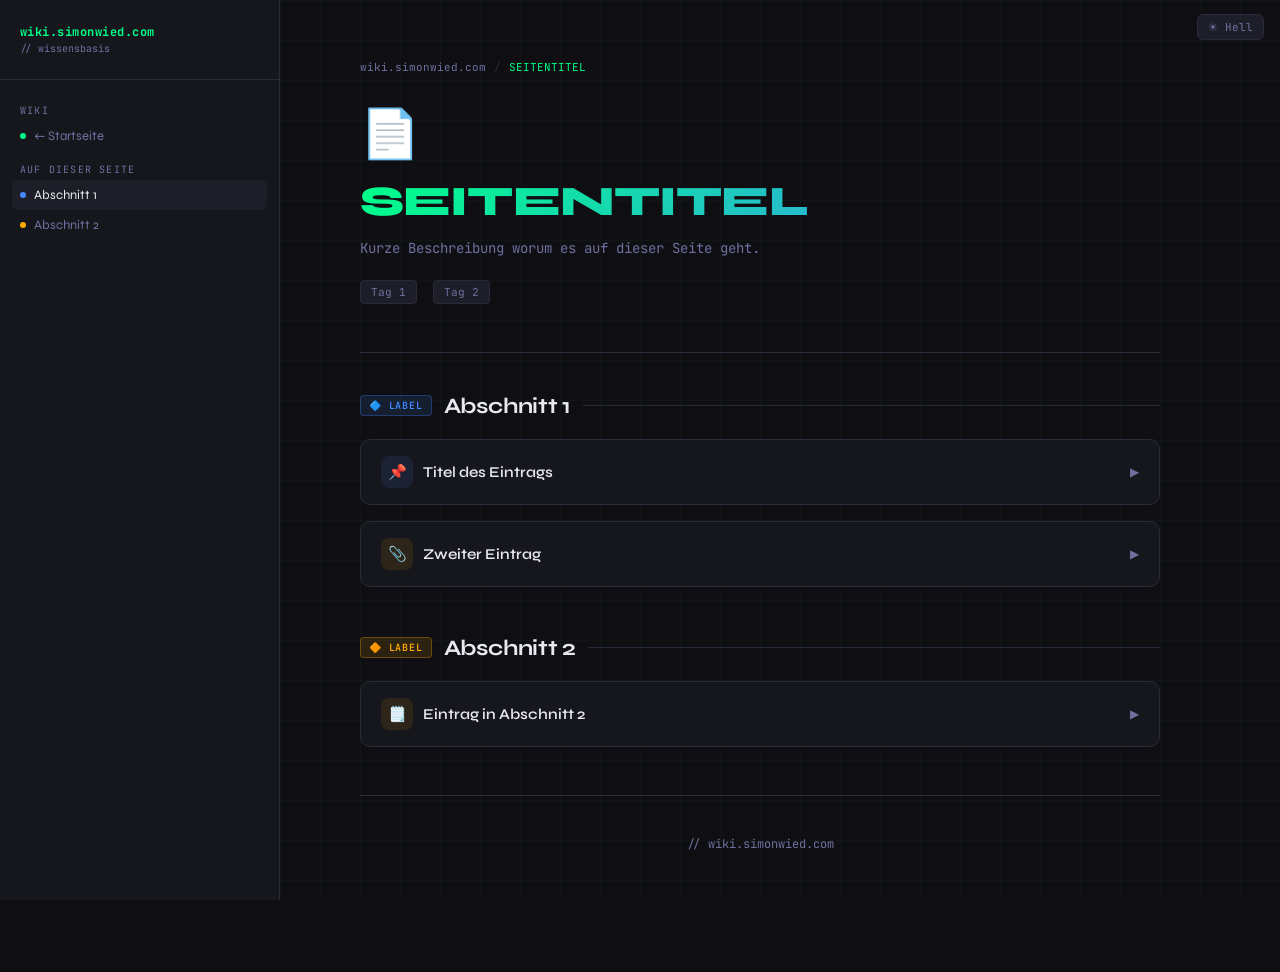
==== _template.html @ 567059bb "FEAT(template): Add template html file with comments for new pages" ====
<!DOCTYPE html>
<html lang="de">
<head>
<meta charset="UTF-8">
<meta name="viewport" content="width=device-width, initial-scale=1.0">
<title>SEITENTITEL – wiki.simonwied.com</title>
<!--
  ANLEITUNG: Neue Seite hinzufügen
  ─────────────────────────────────
  1. Diese Datei kopieren, umbenennen (z.B. "linux.html")
  2. SEITENTITEL oben anpassen
  3. Sidebar: Kategorie und Seitenname eintragen
  4. page-header: Titel + Beschreibung anpassen
  5. Kategorien und Abschnitte befüllen (Beispiele unten)
  6. In index.html einen neuen Eintrag unter der richtigen Kategorie hinzufügen

  In index.html einfach hinzufügen:
  <a href="linux.html" class="card cat-other" data-tags="linux shell bash ...">
    <div class="card-top">
      <span class="card-icon">🐧</span>
      <span class="card-badge" style="background:rgba(68,136,255,0.12);color:#4488ff;border:1px solid rgba(68,136,255,0.3)">LINUX</span>
    </div>
    <div class="card-title">Linux & Shell</div>
    <div class="card-desc">Kurzbeschreibung was drin ist.</div>
    <div class="card-footer">
      <span class="card-tag">Kategorie</span>
      <span class="card-arrow">→</span>
    </div>
  </a>
-->
<link href="https://fonts.googleapis.com/css2?family=JetBrains+Mono:wght@400;600;700&family=Syne:wght@400;600;700;800&display=swap" rel="stylesheet">
<link rel="stylesheet" href="web-hacking.css">
</head>
<body>

<button class="theme-toggle" onclick="toggleTheme()" id="themeBtn">☀ Hell</button>

<div class="layout">
  <nav class="sidebar">
    <div class="sidebar-logo">
      <a href="index.html" style="text-decoration:none">
        <div style="font-family:'JetBrains Mono',monospace;font-size:12px;color:var(--accent);font-weight:700;letter-spacing:0.04em">wiki.simonwied.com</div>
        <div style="font-family:'JetBrains Mono',monospace;font-size:10px;color:var(--muted);margin-top:2px">// wissensbasis</div>
      </a>
    </div>

    <div class="nav-section">
      <div class="nav-section-title">Wiki</div>
      <a href="index.html" class="nav-item">
        <div class="dot" style="background:var(--accent)"></div> ← Startseite
      </a>
    </div>

    <!-- Abschnitte dieser Seite — für jeden <div class="category"> einen Eintrag -->
    <div class="nav-section" style="margin-top:4px">
      <div class="nav-section-title">Auf dieser Seite</div>
      <a href="#abschnitt1" class="nav-item active">
        <div class="dot" style="background:#4488ff"></div> Abschnitt 1
      </a>
      <a href="#abschnitt2" class="nav-item">
        <div class="dot" style="background:#ffaa00"></div> Abschnitt 2
      </a>
    </div>
  </nav>

  <main class="main">
    <!-- Breadcrumb -->
    <div style="font-family:'JetBrains Mono',monospace;font-size:11px;color:var(--muted);margin-bottom:32px;display:flex;align-items:center;gap:8px">
      <a href="index.html" style="color:var(--muted);text-decoration:none" onmouseover="this.style.color='var(--accent)'" onmouseout="this.style.color='var(--muted)'">wiki.simonwied.com</a>
      <span style="color:var(--border)">/</span>
      <span style="color:var(--accent)">SEITENTITEL</span>
    </div>

    <!-- Seitenheader -->
    <div class="page-header" id="intro">
      <span class="page-emoji">📄</span>
      <h1 class="page-title">SEITENTITEL</h1>
      <p class="page-subtitle">Kurze Beschreibung worum es auf dieser Seite geht.</p>
      <div class="page-meta">
        <span class="tag">Tag 1</span>
        <span class="tag">Tag 2</span>
      </div>
    </div>

    <!-- Optionaler Hinweis-Block -->
    <!--
    <div class="callout">
      <span class="callout-icon">ℹ️</span>
      <div>Hier kommt ein wichtiger Hinweis hin.</div>
    </div>
    -->

    <div class="divider"></div>

    <!-- ══════════════════════════════════════════
         KATEGORIE 1
         id muss mit dem Sidebar-Link übereinstimmen
    ══════════════════════════════════════════ -->
    <div class="category" id="abschnitt1">
      <div class="category-header">
        <span class="category-badge" style="background:rgba(68,136,255,0.12);color:#4488ff;border:1px solid rgba(68,136,255,0.3)">🔷 Label</span>
        <h2 class="cat-title">Abschnitt 1</h2>
        <div class="cat-line"></div>
      </div>

      <!-- Eintrag (aufklappbar) -->
      <div class="subcategory">
        <div class="sub-header" onclick="toggle(this)">
          <div class="sub-icon" style="background:rgba(68,136,255,0.1)">📌</div>
          <span class="sub-title">Titel des Eintrags</span>
          <span class="sub-arrow">▶</span>
        </div>
        <div class="sub-content">
          <!-- Schwierigkeitsgrad / Wichtigkeit (optional) -->
          <!-- <span class="severity sev-high">● HIGH</span> -->

          <p class="sub-desc">
            Erklärender Text. Was ist das, warum ist es wichtig?
          </p>

          <!-- Code-Block (optional) -->
          <div class="code-block">
            <div class="code-header">
              <span class="code-lang">bash · Beispiel</span>
              <div class="code-dots"><span></span><span></span><span></span></div>
            </div>
            <pre><span class="hl-comment"># Kommentar</span>
<span class="hl-func">befehl</span> --option <span class="hl-str">wert</span>

<span class="hl-comment"># Ergebnis:</span>
<span class="hl-good">Erfolgreiche Ausgabe hier</span>
<span class="hl-danger">Gefährliche Ausgabe hier</span></pre>
          </div>

          <!-- Stichpunkte / Notizen (optional) -->
          <div class="defense-block">
            <h4>📝 Notizen</h4>
            <ul>
              <li>Wichtiger Punkt 1</li>
              <li>Wichtiger Punkt 2</li>
              <li>Wichtiger Punkt 3</li>
            </ul>
          </div>
        </div>
      </div>

      <!-- Weiterer Eintrag — einfach kopieren -->
      <div class="subcategory">
        <div class="sub-header" onclick="toggle(this)">
          <div class="sub-icon" style="background:rgba(255,170,0,0.1)">📎</div>
          <span class="sub-title">Zweiter Eintrag</span>
          <span class="sub-arrow">▶</span>
        </div>
        <div class="sub-content">
          <p class="sub-desc">Beschreibung des zweiten Eintrags.</p>

          <!-- Tabelle (optional) -->
          <table class="info-table">
            <tr><th>Spalte A</th><th>Spalte B</th><th>Spalte C</th></tr>
            <tr><td>Wert 1</td><td>Wert 2</td><td>Wert 3</td></tr>
            <tr><td>Wert 4</td><td>Wert 5</td><td>Wert 6</td></tr>
          </table>
        </div>
      </div>
    </div>

    <!-- ══════════════════════════════════════════
         KATEGORIE 2 — einfach die ganze category-div kopieren
    ══════════════════════════════════════════ -->
    <div class="category" id="abschnitt2">
      <div class="category-header">
        <span class="category-badge" style="background:rgba(255,170,0,0.12);color:#ffaa00;border:1px solid rgba(255,170,0,0.3)">🔶 Label</span>
        <h2 class="cat-title">Abschnitt 2</h2>
        <div class="cat-line"></div>
      </div>

      <div class="subcategory">
        <div class="sub-header" onclick="toggle(this)">
          <div class="sub-icon" style="background:rgba(255,170,0,0.1)">🗒️</div>
          <span class="sub-title">Eintrag in Abschnitt 2</span>
          <span class="sub-arrow">▶</span>
        </div>
        <div class="sub-content">
          <p class="sub-desc">Inhalt hier.</p>
        </div>
      </div>
    </div>

    <div class="divider"></div>
    <p style="font-family:'JetBrains Mono',monospace;font-size:12px;color:var(--muted);text-align:center;padding-bottom:60px">
      // wiki.simonwied.com
    </p>
  </main>
</div>

<script>
function toggle(header) {
  const arrow = header.querySelector('.sub-arrow');
  const content = header.nextElementSibling;
  arrow.classList.toggle('open');
  content.classList.toggle('open');
}

// Smooth scroll + aktive Nav-Markierung
document.querySelectorAll('a[href^="#"]').forEach(a => {
  a.addEventListener('click', e => {
    e.preventDefault();
    document.querySelector(a.getAttribute('href'))?.scrollIntoView({ behavior: 'smooth' });
    document.querySelectorAll('.nav-item').forEach(i => i.classList.remove('active'));
    a.classList.add('active');
  });
});

// Ersten Eintrag jeder Kategorie standardmäßig öffnen
document.querySelectorAll('.subcategory:first-of-type .sub-header').forEach(h => toggle(h));

// Theme toggle
function toggleTheme() {
  const isLight = document.documentElement.getAttribute('data-theme') === 'light';
  const next = isLight ? 'dark' : 'light';
  document.documentElement.setAttribute('data-theme', next);
  document.getElementById('themeBtn').textContent = next === 'light' ? '☾ Dunkel' : '☀ Hell';
  localStorage.setItem('theme', next);
}
(function() {
  const saved = localStorage.getItem('theme') || 'dark';
  document.documentElement.setAttribute('data-theme', saved);
  document.addEventListener('DOMContentLoaded', () => {
    document.getElementById('themeBtn').textContent = saved === 'light' ? '☾ Dunkel' : '☀ Hell';
  });
})();
</script>
</body>
</html>
---- web-hacking.css ----
/*
  web-hacking.css
  Ausgelagertes CSS von web-hacking.html
*/
:root {
  --bg: #0f0f13;
  --surface: #16161d;
  --surface2: #1e1e28;
  --border: #2a2a3a;
  --accent: #00ff88;
  --accent2: #ff4466;
  --accent3: #4488ff;
  --accent4: #ffaa00;
  --text: #e8e8f0;
  --muted: #7070a0;
  --code-bg: #0a0a12;
}

[data-theme="light"] {
  --bg: #f2f2f6;
  --surface: #ffffff;
  --surface2: #e8e8f0;
  --border: #d0d0e0;
  --accent: #009955;
  --accent2: #dd2244;
  --accent3: #2255cc;
  --accent4: #bb7700;
  --text: #1a1a2a;
  --muted: #666680;
  --code-bg: #1e1e2e;
}

/* In light mode, the grid overlay is too prominent */
[data-theme="light"] body::before {
  background-image:
    linear-gradient(rgba(0,0,0,0.04) 1px, transparent 1px),
    linear-gradient(90deg, rgba(0,0,0,0.04) 1px, transparent 1px);
}

/* Theme toggle button */
.theme-toggle {
  position: fixed;
  top: 14px;
  right: 16px;
  z-index: 100;
  background: var(--surface2);
  border: 1px solid var(--border);
  border-radius: 6px;
  padding: 5px 10px;
  font-family: 'JetBrains Mono', monospace;
  font-size: 11px;
  color: var(--muted);
  cursor: pointer;
  transition: color 0.15s, border-color 0.15s;
  user-select: none;
}
.theme-toggle:hover { color: var(--text); border-color: var(--muted); }

* { margin: 0; padding: 0; box-sizing: border-box; }

body {
  background: var(--bg);
  color: var(--text);
  font-family: 'Syne', sans-serif;
  min-height: 100vh;
  overflow-x: hidden;
}

body::before {
  content: '';
  position: fixed;
  inset: 0;
  background-image:
    linear-gradient(rgba(0,255,136,0.03) 1px, transparent 1px),
    linear-gradient(90deg, rgba(0,255,136,0.03) 1px, transparent 1px);
  background-size: 40px 40px;
  pointer-events: none;
  z-index: 0;
}

.layout {
  display: flex;
  min-height: 100vh;
  position: relative;
  z-index: 1;
}

.sidebar {
  width: 280px;
  min-height: 100vh;
  background: var(--surface);
  border-right: 1px solid var(--border);
  padding: 24px 0;
  position: sticky;
  top: 0;
  height: 100vh;
  overflow-y: auto;
  flex-shrink: 0;
}

.sidebar-logo {
  padding: 0 20px 24px;
  border-bottom: 1px solid var(--border);
  margin-bottom: 16px;
}

.sidebar-logo .logo-icon {
  font-size: 24px;
  margin-bottom: 6px;
}

.sidebar-logo h2 {
  font-family: 'JetBrains Mono', monospace;
  font-size: 14px;
  color: var(--accent);
  font-weight: 700;
  letter-spacing: 0.05em;
}

.sidebar-logo p {
  font-size: 11px;
  color: var(--muted);
  font-family: 'JetBrains Mono', monospace;
  margin-top: 2px;
}

.nav-section {
  padding: 0 12px;
  margin-bottom: 4px;
}

.nav-section-title {
  font-size: 10px;
  font-family: 'JetBrains Mono', monospace;
  color: var(--muted);
  letter-spacing: 0.12em;
  text-transform: uppercase;
  padding: 8px 8px 4px;
}

.nav-item {
  display: flex;
  align-items: center;
  gap: 8px;
  padding: 7px 8px;
  border-radius: 6px;
  cursor: pointer;
  font-size: 13px;
  color: var(--muted);
  transition: all 0.15s;
  text-decoration: none;
}

.nav-item:hover, .nav-item.active {
  background: var(--surface2);
  color: var(--text);
}

.nav-item .dot {
  width: 6px; height: 6px;
  border-radius: 50%;
  flex-shrink: 0;
}

.main {
  flex: 1;
  padding: 60px 80px;
  max-width: 960px;
}

.page-header {
  margin-bottom: 48px;
  animation: fadeInUp 0.6s ease both;
}

.page-emoji { font-size: 48px; margin-bottom: 16px; display: block; }

.page-title {
  font-size: 42px;
  font-weight: 800;
  letter-spacing: -0.02em;
  line-height: 1.1;
  background: linear-gradient(135deg, var(--accent), var(--accent3));
  -webkit-background-clip: text;
  -webkit-text-fill-color: transparent;
  background-clip: text;
  margin-bottom: 12px;
}

.page-subtitle {
  font-family: 'JetBrains Mono', monospace;
  font-size: 14px;
  color: var(--muted);
  line-height: 1.6;
}

.page-meta {
  display: flex;
  gap: 16px;
  margin-top: 20px;
  flex-wrap: wrap;
}

.tag {
  font-family: 'JetBrains Mono', monospace;
  font-size: 11px;
  padding: 4px 10px;
  border-radius: 4px;
  background: var(--surface2);
  border: 1px solid var(--border);
  color: var(--muted);
}

.tag.green { border-color: rgba(0,255,136,0.3); color: var(--accent); background: rgba(0,255,136,0.07); }
.tag.red { border-color: rgba(255,68,102,0.3); color: var(--accent2); background: rgba(255,68,102,0.07); }
.tag.blue { border-color: rgba(68,136,255,0.3); color: var(--accent3); background: rgba(68,136,255,0.07); }

.divider {
  height: 1px;
  background: var(--border);
  margin: 40px 0;
}

.callout {
  display: flex;
  gap: 14px;
  padding: 16px 20px;
  background: var(--surface2);
  border: 1px solid var(--border);
  border-left: 3px solid var(--accent);
  border-radius: 8px;
  margin-bottom: 32px;
  font-size: 14px;
  line-height: 1.6;
  color: #b0b0d0;
}

.callout-icon { font-size: 18px; flex-shrink: 0; margin-top: 1px; }

.category {
  margin-bottom: 48px;
  animation: fadeInUp 0.5s ease both;
}

.category-header {
  display: flex;
  align-items: center;
  gap: 12px;
  margin-bottom: 20px;
  cursor: pointer;
}

.category-badge {
  font-family: 'JetBrains Mono', monospace;
  font-size: 10px;
  padding: 3px 8px;
  border-radius: 4px;
  font-weight: 600;
  letter-spacing: 0.08em;
  text-transform: uppercase;
}

.cat-title {
  font-size: 22px;
  font-weight: 700;
  letter-spacing: -0.01em;
}

.cat-line {
  flex: 1;
  height: 1px;
  background: var(--border);
}

.subcategory {
  background: var(--surface);
  border: 1px solid var(--border);
  border-radius: 10px;
  margin-bottom: 16px;
  overflow: hidden;
  transition: border-color 0.2s;
}

.subcategory:hover { border-color: rgba(255,255,255,0.15); }

.sub-header {
  display: flex;
  align-items: center;
  gap: 10px;
  padding: 16px 20px;
  cursor: pointer;
  user-select: none;
}

.sub-header:hover { background: rgba(255,255,255,0.02); }

.sub-icon {
  width: 32px; height: 32px;
  border-radius: 8px;
  display: flex;
  align-items: center;
  justify-content: center;
  font-size: 15px;
  flex-shrink: 0;
}

.sub-title {
  font-size: 15px;
  font-weight: 600;
  flex: 1;
}

.sub-arrow {
  font-size: 12px;
  color: var(--muted);
  transition: transform 0.2s;
}

.sub-arrow.open { transform: rotate(90deg); }

.sub-content {
  padding: 0 20px 20px;
  display: none;
}

.sub-content.open { display: block; }

.sub-desc {
  font-size: 14px;
  line-height: 1.7;
  color: #b0b0cc;
  margin-bottom: 16px;
}

.how-it-works {
  margin-bottom: 16px;
}

.how-it-works h4 {
  font-family: 'JetBrains Mono', monospace;
  font-size: 11px;
  color: var(--muted);
  text-transform: uppercase;
  letter-spacing: 0.1em;
  margin-bottom: 10px;
}

.steps {
  display: flex;
  flex-direction: column;
  gap: 6px;
}

.step {
  display: flex;
  gap: 10px;
  align-items: flex-start;
  font-size: 13px;
  color: #a0a0c0;
  line-height: 1.5;
}

.step-num {
  font-family: 'JetBrains Mono', monospace;
  font-size: 11px;
  color: var(--muted);
  width: 20px;
  flex-shrink: 0;
  padding-top: 1px;
}

.code-block {
  background: var(--code-bg);
  border: 1px solid var(--border);
  border-radius: 8px;
  overflow: hidden;
  margin-bottom: 14px;
}

.code-header {
  display: flex;
  align-items: center;
  justify-content: space-between;
  padding: 8px 14px;
  background: rgba(255,255,255,0.03);
  border-bottom: 1px solid var(--border);
}

.code-lang {
  font-family: 'JetBrains Mono', monospace;
  font-size: 10px;
  color: var(--muted);
  text-transform: uppercase;
  letter-spacing: 0.08em;
}

.code-dots { display: flex; gap: 5px; }
.code-dots span {
  width: 8px; height: 8px;
  border-radius: 50%;
  background: var(--border);
}

pre {
  font-family: 'JetBrains Mono', monospace;
  font-size: 12.5px;
  padding: 14px 16px;
  overflow-x: auto;
  line-height: 1.7;
  color: #c0c0e0;
}

.hl-key { color: #ff79c6; }
.hl-str { color: #f1fa8c; }
.hl-comment { color: #6272a4; font-style: italic; }
.hl-func { color: #50fa7b; }
.hl-var { color: #8be9fd; }
.hl-num { color: #bd93f9; }
.hl-danger { color: var(--accent2); font-weight: 600; }
.hl-good { color: var(--accent); }

.severity {
  display: inline-flex;
  align-items: center;
  gap: 5px;
  font-family: 'JetBrains Mono', monospace;
  font-size: 10px;
  padding: 3px 8px;
  border-radius: 4px;
  font-weight: 600;
  margin-bottom: 12px;
}

.sev-critical { background: rgba(255,68,102,0.15); color: var(--accent2); border: 1px solid rgba(255,68,102,0.3); }
.sev-high { background: rgba(255,170,0,0.15); color: var(--accent4); border: 1px solid rgba(255,170,0,0.3); }
.sev-medium { background: rgba(68,136,255,0.15); color: var(--accent3); border: 1px solid rgba(68,136,255,0.3); }

.defense-block {
  background: rgba(0,255,136,0.04);
  border: 1px solid rgba(0,255,136,0.15);
  border-radius: 8px;
  padding: 12px 16px;
  margin-top: 12px;
}

.defense-block h4 {
  font-family: 'JetBrains Mono', monospace;
  font-size: 11px;
  color: var(--accent);
  text-transform: uppercase;
  letter-spacing: 0.08em;
  margin-bottom: 8px;
}

.defense-block ul {
  list-style: none;
  display: flex;
  flex-direction: column;
  gap: 5px;
}

.defense-block ul li {
  font-size: 13px;
  color: #90c0a0;
  display: flex;
  gap: 8px;
}

.defense-block ul li::before {
  content: '✓';
  color: var(--accent);
  font-weight: 700;
  flex-shrink: 0;
}

.info-table {
  width: 100%;
  border-collapse: collapse;
  font-size: 13px;
  margin-bottom: 14px;
}

.info-table th {
  font-family: 'JetBrains Mono', monospace;
  font-size: 10px;
  text-transform: uppercase;
  letter-spacing: 0.08em;
  color: var(--muted);
  padding: 8px 12px;
  text-align: left;
  border-bottom: 1px solid var(--border);
}

.info-table td {
  padding: 8px 12px;
  border-bottom: 1px solid rgba(255,255,255,0.04);
  color: #b0b0cc;
  vertical-align: top;
  line-height: 1.5;
}

.info-table tr:last-child td { border-bottom: none; }

@keyframes fadeInUp {
  from { opacity: 0; transform: translateY(16px); }
  to { opacity: 1; transform: translateY(0); }
}

.progress-section {
  margin-bottom: 32px;
  padding: 20px;
  background: var(--surface);
  border: 1px solid var(--border);
  border-radius: 10px;
}

.progress-label {
  display: flex;
  justify-content: space-between;
  font-family: 'JetBrains Mono', monospace;
  font-size: 11px;
  color: var(--muted);
  margin-bottom: 8px;
}

.progress-bar {
  height: 4px;
  background: var(--border);
  border-radius: 2px;
  overflow: hidden;
  margin-bottom: 12px;
}

.progress-fill {
  height: 100%;
  border-radius: 2px;
  background: linear-gradient(90deg, var(--accent), var(--accent3));
  transition: width 1s ease;
  width: 0%;
}

.topics-grid {
  display: grid;
  grid-template-columns: repeat(auto-fill, minmax(140px, 1fr));
  gap: 8px;
}

.topic-chip {
  font-family: 'JetBrains Mono', monospace;
  font-size: 11px;
  padding: 6px 10px;
  background: var(--surface2);
  border: 1px solid var(--border);
  border-radius: 6px;
  color: var(--muted);
  cursor: pointer;
  transition: all 0.15s;
  text-align: center;
}

.topic-chip:hover { border-color: var(--accent); color: var(--accent); }

::-webkit-scrollbar { width: 6px; height: 6px; }
::-webkit-scrollbar-track { background: transparent; }
::-webkit-scrollbar-thumb { background: var(--border); border-radius: 3px; }

@media (max-width: 900px) {
  .sidebar { display: none; }
  .main { padding: 32px 24px; }
  .page-title { font-size: 28px; }
}
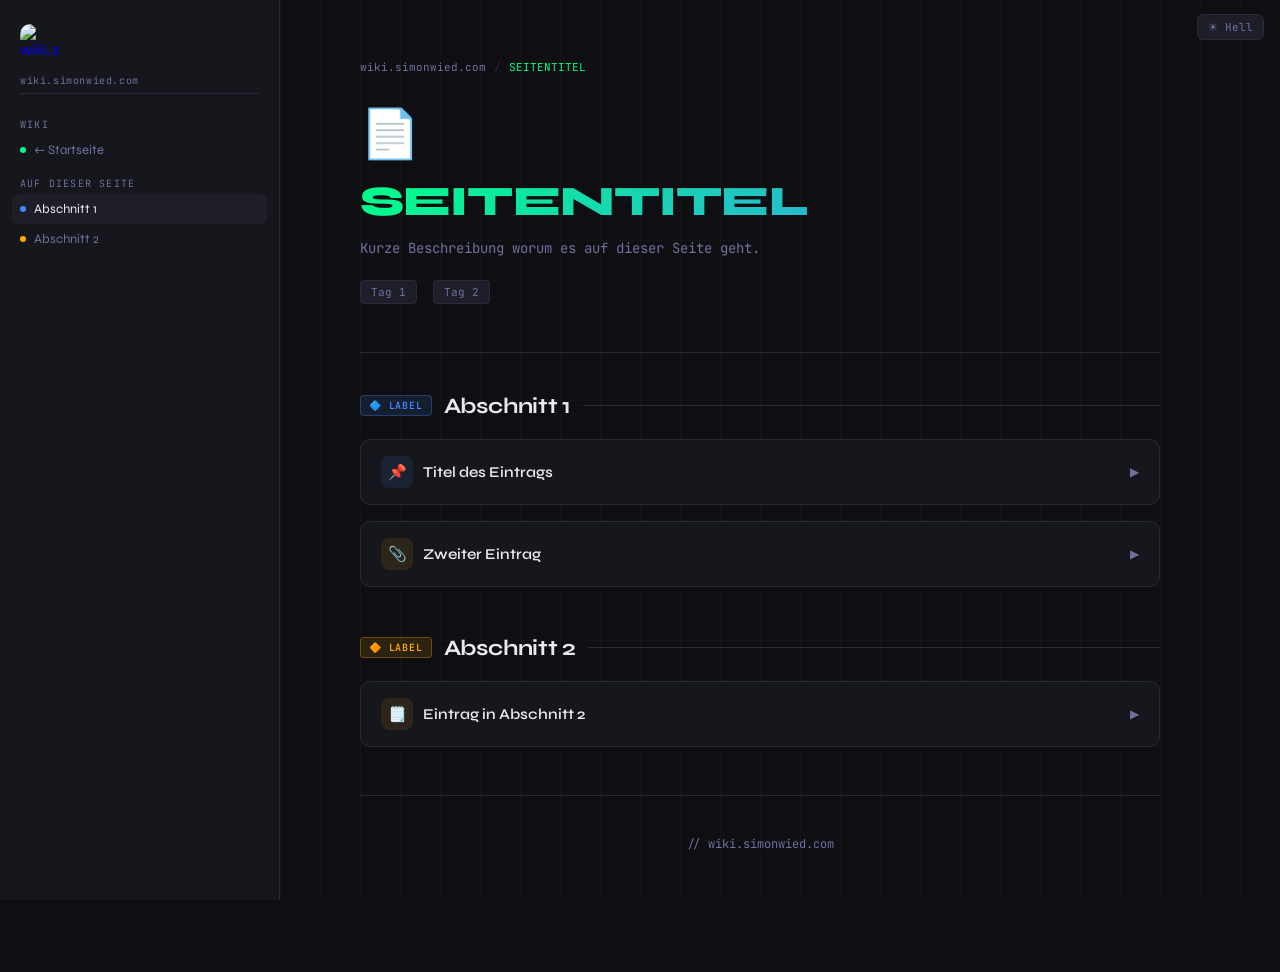
==== commit a0091412: "FEAT(logo): Added the logo on top of nav bar and redesigned the area around it" ====
--- a/_template.html
+++ b/_template.html
@@ -30,17 +30,22 @@
 -->
 <link href="https://fonts.googleapis.com/css2?family=JetBrains+Mono:wght@400;600;700&family=Syne:wght@400;600;700;800&display=swap" rel="stylesheet">
 <link rel="stylesheet" href="web-hacking.css">
+<!-- ANPASSEN: JS-Datei entsprechend der Seite benennen -->
+<script src="web-hacking.js" defer></script>
+<link rel="icon" type="image/svg+xml" href="favicon.svg">
+<link rel="icon" type="image/png" href="favicon.png">
+<link rel="shortcut icon" href="favicon.ico">
 </head>
 <body>
 
-<button class="theme-toggle" onclick="toggleTheme()" id="themeBtn">☀ Hell</button>
+<button class="theme-toggle" id="themeBtn">☀ Hell</button>
 
 <div class="layout">
   <nav class="sidebar">
     <div class="sidebar-logo">
       <a href="index.html" style="text-decoration:none">
-        <div style="font-family:'JetBrains Mono',monospace;font-size:12px;color:var(--accent);font-weight:700;letter-spacing:0.04em">wiki.simonwied.com</div>
-        <div style="font-family:'JetBrains Mono',monospace;font-size:10px;color:var(--muted);margin-top:2px">// wissensbasis</div>
+        <img src="favicon.svg" class="logo-img" alt="wiki.simonwied.com logo">
+        <div class="logo-text">wiki.simonwied.com</div>
       </a>
     </div>
 
@@ -105,7 +110,7 @@
 
       <!-- Eintrag (aufklappbar) -->
       <div class="subcategory">
-        <div class="sub-header" onclick="toggle(this)">
+        <div class="sub-header">
           <div class="sub-icon" style="background:rgba(68,136,255,0.1)">📌</div>
           <span class="sub-title">Titel des Eintrags</span>
           <span class="sub-arrow">▶</span>
@@ -146,7 +151,7 @@
 
       <!-- Weiterer Eintrag — einfach kopieren -->
       <div class="subcategory">
-        <div class="sub-header" onclick="toggle(this)">
+        <div class="sub-header">
           <div class="sub-icon" style="background:rgba(255,170,0,0.1)">📎</div>
           <span class="sub-title">Zweiter Eintrag</span>
           <span class="sub-arrow">▶</span>
@@ -175,7 +180,7 @@
       </div>
 
       <div class="subcategory">
-        <div class="sub-header" onclick="toggle(this)">
+        <div class="sub-header">
           <div class="sub-icon" style="background:rgba(255,170,0,0.1)">🗒️</div>
           <span class="sub-title">Eintrag in Abschnitt 2</span>
           <span class="sub-arrow">▶</span>
@@ -193,42 +198,5 @@
   </main>
 </div>
 
-<script>
-function toggle(header) {
-  const arrow = header.querySelector('.sub-arrow');
-  const content = header.nextElementSibling;
-  arrow.classList.toggle('open');
-  content.classList.toggle('open');
-}
-
-// Smooth scroll + aktive Nav-Markierung
-document.querySelectorAll('a[href^="#"]').forEach(a => {
-  a.addEventListener('click', e => {
-    e.preventDefault();
-    document.querySelector(a.getAttribute('href'))?.scrollIntoView({ behavior: 'smooth' });
-    document.querySelectorAll('.nav-item').forEach(i => i.classList.remove('active'));
-    a.classList.add('active');
-  });
-});
-
-// Ersten Eintrag jeder Kategorie standardmäßig öffnen
-document.querySelectorAll('.subcategory:first-of-type .sub-header').forEach(h => toggle(h));
-
-// Theme toggle
-function toggleTheme() {
-  const isLight = document.documentElement.getAttribute('data-theme') === 'light';
-  const next = isLight ? 'dark' : 'light';
-  document.documentElement.setAttribute('data-theme', next);
-  document.getElementById('themeBtn').textContent = next === 'light' ? '☾ Dunkel' : '☀ Hell';
-  localStorage.setItem('theme', next);
-}
-(function() {
-  const saved = localStorage.getItem('theme') || 'dark';
-  document.documentElement.setAttribute('data-theme', saved);
-  document.addEventListener('DOMContentLoaded', () => {
-    document.getElementById('themeBtn').textContent = saved === 'light' ? '☾ Dunkel' : '☀ Hell';
-  });
-})();
-</script>
 </body>
 </html>
--- a/web-hacking.css
+++ b/web-hacking.css
@@ -99,14 +99,33 @@
 }
 
 .sidebar-logo {
-  padding: 0 20px 24px;
-  border-bottom: 1px solid var(--border);
+  padding: 0 20px;
   margin-bottom: 16px;
 }
 
 .sidebar-logo .logo-icon {
   font-size: 24px;
   margin-bottom: 6px;
+}
+
+.sidebar-logo .logo-img {
+  width: 40px;
+  height: 40px;
+  border-radius: 10px;
+  display: block;
+  margin-bottom: 10px;
+}
+
+.sidebar-logo .logo-text {
+  font-family: 'JetBrains Mono', monospace;
+  font-size: 10px;
+  color: var(--muted);
+  font-weight: 400;
+  letter-spacing: 0.06em;
+  padding-bottom: 6px;
+  border-bottom: 1px solid var(--border);
+  text-decoration: none;
+  display: block;
 }
 
 .sidebar-logo h2 {
@@ -364,9 +383,10 @@
   font-family: 'JetBrains Mono', monospace;
   font-size: 11px;
   color: var(--muted);
-  width: 20px;
+  min-width: 20px;
   flex-shrink: 0;
   padding-top: 1px;
+  white-space: nowrap;
 }
 
 .code-block {
@@ -408,6 +428,10 @@
   overflow-x: auto;
   line-height: 1.7;
   color: #c0c0e0;
+  background: var(--code-bg);
+  border: 1px solid var(--border);
+  border-radius: 8px;
+  margin-bottom: 14px;
 }
 
 .hl-key { color: #ff79c6; }
@@ -506,63 +530,32 @@
   to { opacity: 1; transform: translateY(0); }
 }
 
-.progress-section {
-  margin-bottom: 32px;
-  padding: 20px;
-  background: var(--surface);
-  border: 1px solid var(--border);
-  border-radius: 10px;
-}
-
-.progress-label {
-  display: flex;
-  justify-content: space-between;
-  font-family: 'JetBrains Mono', monospace;
-  font-size: 11px;
-  color: var(--muted);
-  margin-bottom: 8px;
-}
-
-.progress-bar {
-  height: 4px;
-  background: var(--border);
-  border-radius: 2px;
-  overflow: hidden;
-  margin-bottom: 12px;
-}
-
-.progress-fill {
-  height: 100%;
-  border-radius: 2px;
-  background: linear-gradient(90deg, var(--accent), var(--accent3));
-  transition: width 1s ease;
-  width: 0%;
-}
-
-.topics-grid {
-  display: grid;
-  grid-template-columns: repeat(auto-fill, minmax(140px, 1fr));
-  gap: 8px;
-}
-
-.topic-chip {
-  font-family: 'JetBrains Mono', monospace;
-  font-size: 11px;
-  padding: 6px 10px;
-  background: var(--surface2);
-  border: 1px solid var(--border);
-  border-radius: 6px;
-  color: var(--muted);
-  cursor: pointer;
-  transition: all 0.15s;
-  text-align: center;
-}
-
-.topic-chip:hover { border-color: var(--accent); color: var(--accent); }
-
 ::-webkit-scrollbar { width: 6px; height: 6px; }
 ::-webkit-scrollbar-track { background: transparent; }
 ::-webkit-scrollbar-thumb { background: var(--border); border-radius: 3px; }
+
+/* ─── Breadcrumb ─────────────────────────────────────────── */
+.breadcrumb {
+  font-family: 'JetBrains Mono', monospace;
+  font-size: 11px;
+  color: var(--muted);
+  margin-bottom: 32px;
+  display: flex;
+  align-items: center;
+  gap: 8px;
+}
+
+.breadcrumb-link {
+  color: var(--muted);
+  text-decoration: none;
+  transition: color 0.15s;
+}
+
+.breadcrumb-link:hover { color: var(--accent); }
+
+.breadcrumb-sep { color: var(--border); }
+
+.breadcrumb-current { color: var(--accent); }
 
 @media (max-width: 900px) {
   .sidebar { display: none; }
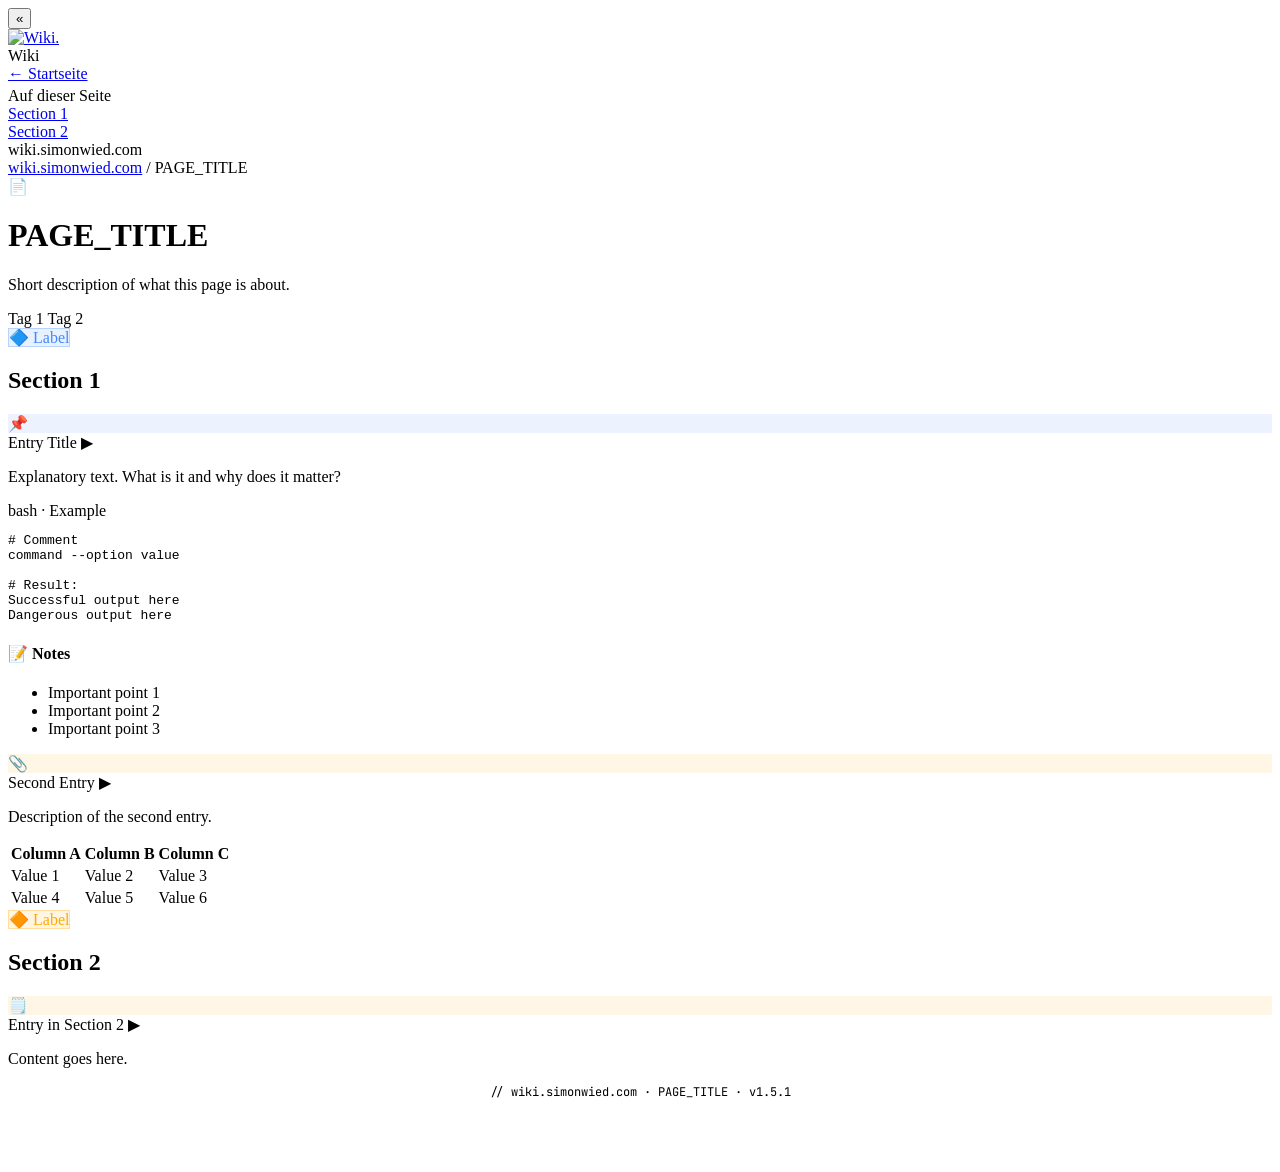
==== commit 2589d8d2: "Merge pull request #15 from AimonKied/pr-14 Pr 14" ====
--- a/_template.html
+++ b/_template.html
@@ -3,50 +3,56 @@
 <head>
 <meta charset="UTF-8">
 <meta name="viewport" content="width=device-width, initial-scale=1.0">
-<title>SEITENTITEL – wiki.simonwied.com</title>
+<title>PAGE_TITLE – wiki.simonwied.com</title>
 <!--
-  ANLEITUNG: Neue Seite hinzufügen
+  HOW TO: Add a new page
   ─────────────────────────────────
-  1. Diese Datei kopieren, umbenennen (z.B. "linux.html")
-  2. SEITENTITEL oben anpassen
-  3. Sidebar: Kategorie und Seitenname eintragen
-  4. page-header: Titel + Beschreibung anpassen
-  5. Kategorien und Abschnitte befüllen (Beispiele unten)
-  6. In index.html einen neuen Eintrag unter der richtigen Kategorie hinzufügen
-
-  In index.html einfach hinzufügen:
+  1. Copy this file and rename it (e.g. "linux.html")
+  2. Create a matching JS file: copy _template.js → rename to "linux.js"
+  3. Replace PAGE_TITLE in the <title> tag above
+  4. Update the <script src="..."> below to point to your JS file
+  5. Sidebar: fill in your categories and section names
+  6. Page header: set title, emoji, description and tags
+  7. Breadcrumb: replace PAGE_TITLE
+  8. Fill in categories and entries (examples below)
+  9. Add a card entry in index.html under the correct category
+
+  index.html card example:
   <a href="linux.html" class="card cat-other" data-tags="linux shell bash ...">
     <div class="card-top">
       <span class="card-icon">🐧</span>
       <span class="card-badge" style="background:rgba(68,136,255,0.12);color:#4488ff;border:1px solid rgba(68,136,255,0.3)">LINUX</span>
     </div>
     <div class="card-title">Linux & Shell</div>
-    <div class="card-desc">Kurzbeschreibung was drin ist.</div>
+    <div class="card-desc">Short description of what's inside.</div>
     <div class="card-footer">
-      <span class="card-tag">Kategorie</span>
+      <span class="card-tag">Category</span>
       <span class="card-arrow">→</span>
     </div>
   </a>
 -->
+<!-- Google Analytics -->
+<script async src="https://www.googletagmanager.com/gtag/js?id=G-G07DY445N4"></script>
 <link href="https://fonts.googleapis.com/css2?family=JetBrains+Mono:wght@400;600;700&family=Syne:wght@400;600;700;800&display=swap" rel="stylesheet">
-<link rel="stylesheet" href="web-hacking.css">
-<!-- ANPASSEN: JS-Datei entsprechend der Seite benennen -->
-<script src="web-hacking.js" defer></script>
-<link rel="icon" type="image/svg+xml" href="favicon.svg">
-<link rel="icon" type="image/png" href="favicon.png">
-<link rel="shortcut icon" href="favicon.ico">
+<link rel="stylesheet" href="style.css?v=1.5.1">
+<script src="version.js?v=1.5.1"></script>
+<!-- CHANGE: rename the JS file to match your page (e.g. linux.js) -->
+<script src="_template.js?v=1.5.1" defer></script>
+<link rel="icon" type="image/svg+xml" href="assets/favicon.svg">
+<link rel="icon" type="image/png" sizes="96x96" href="assets/favicon-96x96.png">
+<link rel="icon" type="image/png" sizes="192x192" href="assets/web-app-manifest-192x192.png">
+<link rel="icon" type="image/png" sizes="512x512" href="assets/web-app-manifest-512x512.png">
+<link rel="shortcut icon" href="assets/favicon.ico">
+<link rel="apple-touch-icon" sizes="180x180" href="assets/apple-touch-icon.png">
+<link rel="manifest" href="assets/site.webmanifest">
 </head>
 <body>
 
-<button class="theme-toggle" id="themeBtn">☀ Hell</button>
-
 <div class="layout">
-  <nav class="sidebar">
+  <nav class="sidebar" id="sidebar">
+    <button class="sidebar-toggle" id="sidebarToggle">«</button>
     <div class="sidebar-logo">
-      <a href="index.html" style="text-decoration:none">
-        <img src="favicon.svg" class="logo-img" alt="wiki.simonwied.com logo">
-        <div class="logo-text">wiki.simonwied.com</div>
-      </a>
+      <a href="index.html"><img src="assets/logo_big.png" alt="Wiki." class="logo-img"></a>
     </div>
 
     <div class="nav-section">
@@ -56,144 +62,149 @@
       </a>
     </div>
 
-    <!-- Abschnitte dieser Seite — für jeden <div class="category"> einen Eintrag -->
+    <!-- Sections on this page — add one entry per <div class="category"> -->
     <div class="nav-section" style="margin-top:4px">
       <div class="nav-section-title">Auf dieser Seite</div>
-      <a href="#abschnitt1" class="nav-item active">
-        <div class="dot" style="background:#4488ff"></div> Abschnitt 1
+      <a href="#section1" class="nav-item active">
+        <div class="dot" style="background:#4488ff"></div> Section 1
       </a>
-      <a href="#abschnitt2" class="nav-item">
-        <div class="dot" style="background:#ffaa00"></div> Abschnitt 2
+      <a href="#section2" class="nav-item">
+        <div class="dot" style="background:#ffaa00"></div> Section 2
       </a>
     </div>
+
+    <div class="sidebar-bottom">
+      <div class="logo-text">wiki.simonwied.com</div>
+    </div>
   </nav>
+  <div class="sidebar-resize" id="sidebarResize"></div>
 
   <main class="main">
     <!-- Breadcrumb -->
-    <div style="font-family:'JetBrains Mono',monospace;font-size:11px;color:var(--muted);margin-bottom:32px;display:flex;align-items:center;gap:8px">
-      <a href="index.html" style="color:var(--muted);text-decoration:none" onmouseover="this.style.color='var(--accent)'" onmouseout="this.style.color='var(--muted)'">wiki.simonwied.com</a>
-      <span style="color:var(--border)">/</span>
-      <span style="color:var(--accent)">SEITENTITEL</span>
-    </div>
-
-    <!-- Seitenheader -->
+    <div class="breadcrumb">
+      <a href="index.html" class="breadcrumb-link">wiki.simonwied.com</a>
+      <span class="breadcrumb-sep">/</span>
+      <span class="breadcrumb-current">PAGE_TITLE</span>
+    </div>
+
+    <!-- Page header -->
     <div class="page-header" id="intro">
       <span class="page-emoji">📄</span>
-      <h1 class="page-title">SEITENTITEL</h1>
-      <p class="page-subtitle">Kurze Beschreibung worum es auf dieser Seite geht.</p>
+      <h1 class="page-title">PAGE_TITLE</h1>
+      <p class="page-subtitle">Short description of what this page is about.</p>
       <div class="page-meta">
         <span class="tag">Tag 1</span>
         <span class="tag">Tag 2</span>
       </div>
     </div>
 
-    <!-- Optionaler Hinweis-Block -->
+    <!-- Optional callout block -->
     <!--
     <div class="callout">
       <span class="callout-icon">ℹ️</span>
-      <div>Hier kommt ein wichtiger Hinweis hin.</div>
+      <div>Important note goes here.</div>
     </div>
     -->
 
     <div class="divider"></div>
 
     <!-- ══════════════════════════════════════════
-         KATEGORIE 1
-         id muss mit dem Sidebar-Link übereinstimmen
+         CATEGORY 1
+         id must match the sidebar link href
     ══════════════════════════════════════════ -->
-    <div class="category" id="abschnitt1">
+    <div class="category" id="section1">
       <div class="category-header">
         <span class="category-badge" style="background:rgba(68,136,255,0.12);color:#4488ff;border:1px solid rgba(68,136,255,0.3)">🔷 Label</span>
-        <h2 class="cat-title">Abschnitt 1</h2>
+        <h2 class="cat-title">Section 1</h2>
         <div class="cat-line"></div>
       </div>
 
-      <!-- Eintrag (aufklappbar) -->
+      <!-- Collapsible entry -->
       <div class="subcategory">
         <div class="sub-header">
           <div class="sub-icon" style="background:rgba(68,136,255,0.1)">📌</div>
-          <span class="sub-title">Titel des Eintrags</span>
+          <span class="sub-title">Entry Title</span>
           <span class="sub-arrow">▶</span>
         </div>
         <div class="sub-content">
-          <!-- Schwierigkeitsgrad / Wichtigkeit (optional) -->
+          <!-- Severity / importance (optional) -->
           <!-- <span class="severity sev-high">● HIGH</span> -->
 
           <p class="sub-desc">
-            Erklärender Text. Was ist das, warum ist es wichtig?
+            Explanatory text. What is it and why does it matter?
           </p>
 
-          <!-- Code-Block (optional) -->
+          <!-- Code block (optional) -->
           <div class="code-block">
             <div class="code-header">
-              <span class="code-lang">bash · Beispiel</span>
+              <span class="code-lang">bash · Example</span>
               <div class="code-dots"><span></span><span></span><span></span></div>
             </div>
-            <pre><span class="hl-comment"># Kommentar</span>
-<span class="hl-func">befehl</span> --option <span class="hl-str">wert</span>
-
-<span class="hl-comment"># Ergebnis:</span>
-<span class="hl-good">Erfolgreiche Ausgabe hier</span>
-<span class="hl-danger">Gefährliche Ausgabe hier</span></pre>
+            <pre><span class="hl-comment"># Comment</span>
+<span class="hl-func">command</span> --option <span class="hl-str">value</span>
+
+<span class="hl-comment"># Result:</span>
+<span class="hl-good">Successful output here</span>
+<span class="hl-danger">Dangerous output here</span></pre>
           </div>
 
-          <!-- Stichpunkte / Notizen (optional) -->
+          <!-- Bullet points / notes (optional) -->
           <div class="defense-block">
-            <h4>📝 Notizen</h4>
+            <h4>📝 Notes</h4>
             <ul>
-              <li>Wichtiger Punkt 1</li>
-              <li>Wichtiger Punkt 2</li>
-              <li>Wichtiger Punkt 3</li>
+              <li>Important point 1</li>
+              <li>Important point 2</li>
+              <li>Important point 3</li>
             </ul>
           </div>
         </div>
       </div>
 
-      <!-- Weiterer Eintrag — einfach kopieren -->
+      <!-- Another entry — just copy this block -->
       <div class="subcategory">
         <div class="sub-header">
           <div class="sub-icon" style="background:rgba(255,170,0,0.1)">📎</div>
-          <span class="sub-title">Zweiter Eintrag</span>
+          <span class="sub-title">Second Entry</span>
           <span class="sub-arrow">▶</span>
         </div>
         <div class="sub-content">
-          <p class="sub-desc">Beschreibung des zweiten Eintrags.</p>
-
-          <!-- Tabelle (optional) -->
+          <p class="sub-desc">Description of the second entry.</p>
+
+          <!-- Table (optional) -->
           <table class="info-table">
-            <tr><th>Spalte A</th><th>Spalte B</th><th>Spalte C</th></tr>
-            <tr><td>Wert 1</td><td>Wert 2</td><td>Wert 3</td></tr>
-            <tr><td>Wert 4</td><td>Wert 5</td><td>Wert 6</td></tr>
+            <tr><th>Column A</th><th>Column B</th><th>Column C</th></tr>
+            <tr><td>Value 1</td><td>Value 2</td><td>Value 3</td></tr>
+            <tr><td>Value 4</td><td>Value 5</td><td>Value 6</td></tr>
           </table>
         </div>
       </div>
     </div>
 
     <!-- ══════════════════════════════════════════
-         KATEGORIE 2 — einfach die ganze category-div kopieren
+         CATEGORY 2 — copy the entire category div to add more
     ══════════════════════════════════════════ -->
-    <div class="category" id="abschnitt2">
+    <div class="category" id="section2">
       <div class="category-header">
         <span class="category-badge" style="background:rgba(255,170,0,0.12);color:#ffaa00;border:1px solid rgba(255,170,0,0.3)">🔶 Label</span>
-        <h2 class="cat-title">Abschnitt 2</h2>
+        <h2 class="cat-title">Section 2</h2>
         <div class="cat-line"></div>
       </div>
 
       <div class="subcategory">
         <div class="sub-header">
           <div class="sub-icon" style="background:rgba(255,170,0,0.1)">🗒️</div>
-          <span class="sub-title">Eintrag in Abschnitt 2</span>
+          <span class="sub-title">Entry in Section 2</span>
           <span class="sub-arrow">▶</span>
         </div>
         <div class="sub-content">
-          <p class="sub-desc">Inhalt hier.</p>
+          <p class="sub-desc">Content goes here.</p>
         </div>
       </div>
     </div>
 
     <div class="divider"></div>
     <p style="font-family:'JetBrains Mono',monospace;font-size:12px;color:var(--muted);text-align:center;padding-bottom:60px">
-      // wiki.simonwied.com
+      // wiki.simonwied.com · PAGE_TITLE · <span id="siteVersion"></span>
     </p>
   </main>
 </div>
